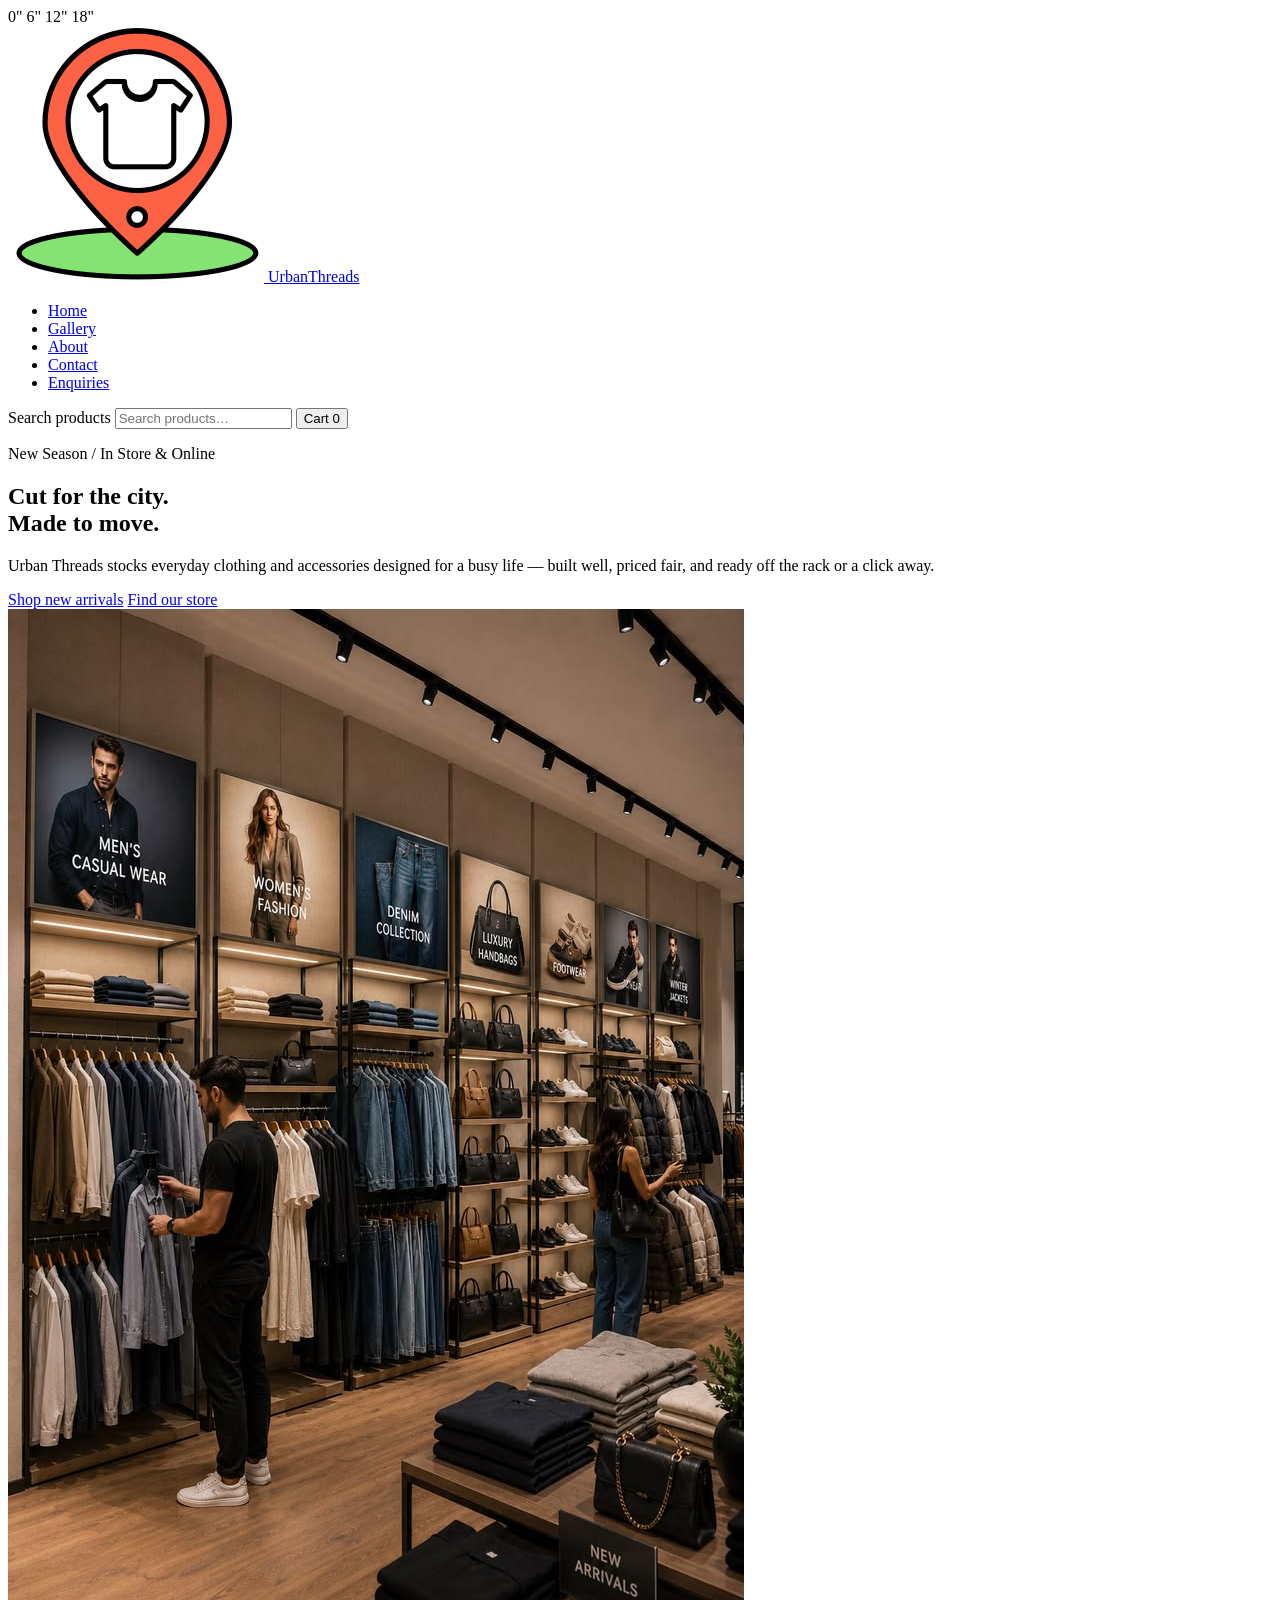
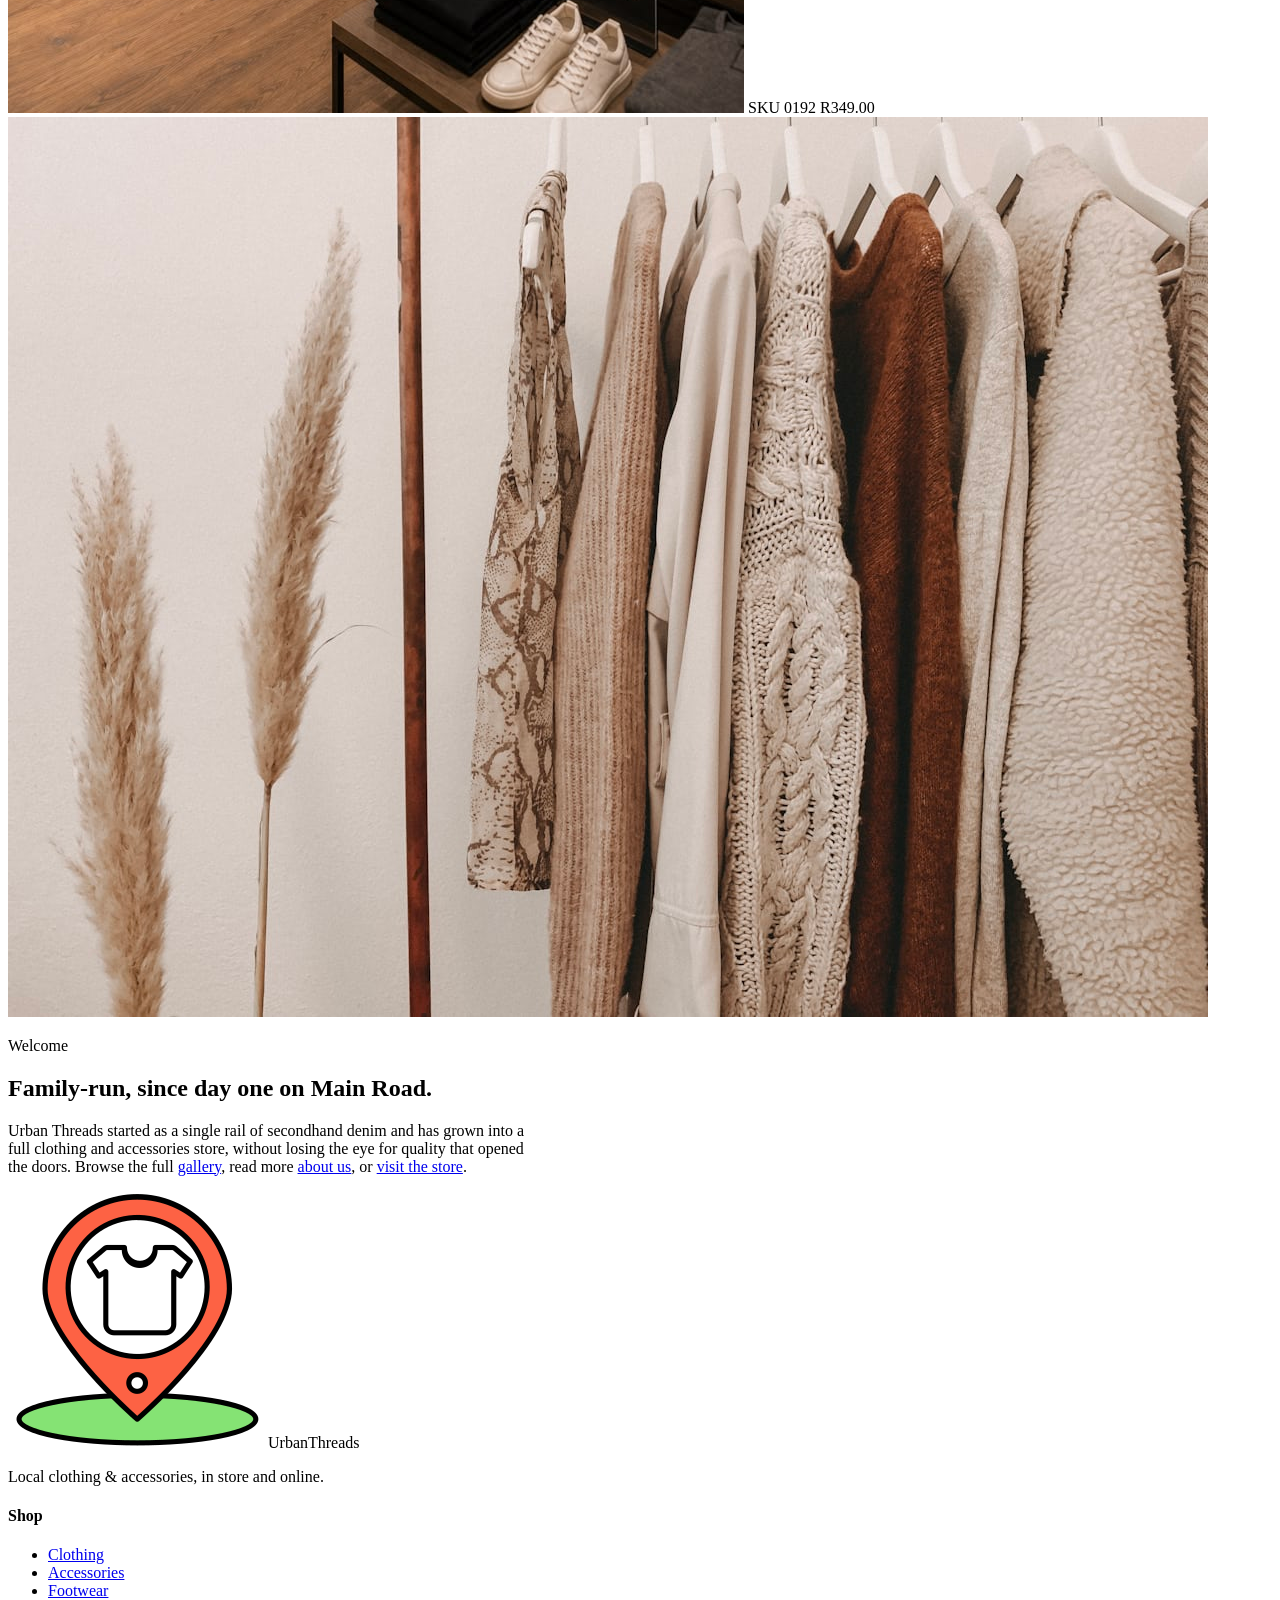
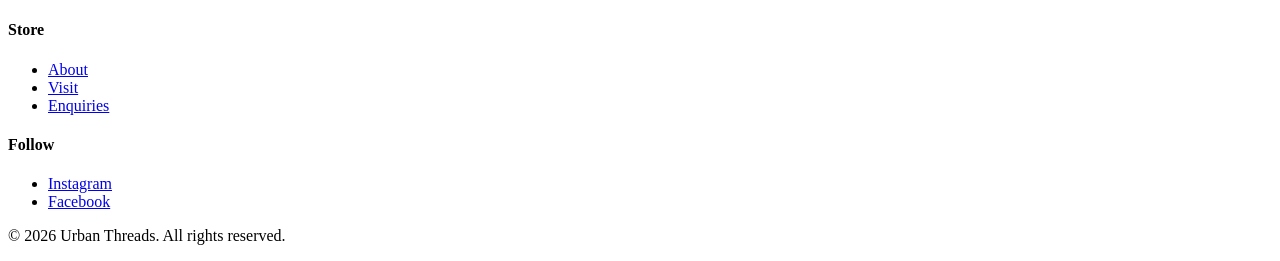
==== index.html @ 8c16b731 "docs: add README file" ====
<!DOCTYPE html>
<html lang="en">
<head>
  <meta charset="UTF-8">
  <meta name="viewport" content="width=device-width, initial-scale=1.0">
  <title>Urban Threads — Local Clothing & Accessories</title>
  <meta name="description" content="Urban Threads is a local clothing and accessories store. Shop new arrivals online or visit us in-store.">
  <link rel="preconnect" href="https://fonts.googleapis.com">
  <link href="https://fonts.googleapis.com/css2?family=Oswald:wght@500;600;700&family=Work+Sans:wght@400;500;600&family=Space+Mono:wght@400;700&display=swap" rel="stylesheet">
  <link rel="stylesheet" href="css/style.css">
</head>
<body>

  <!-- Signature element: a vertical "tape measure" rail that runs the length of the page,
       marking each section like inches on a tailor's tape. Ties the tailoring/thread
       theme of the store into the site's structure instead of a decorative flourish. -->
  <div class="tape-rail" aria-hidden="true">
    <span class="tape-mark" data-label="SHOP">0"</span>
    <span class="tape-mark" data-label="ABOUT">6"</span>
    <span class="tape-mark" data-label="VISIT">12"</span>
    <span class="tape-mark" data-label="ASK">18"</span>
  </div>

  <!-- ===== HEADER ===== -->
  <header class="site-header" id="top">
    <div class="header-inner">
      <a href="index.html" class="logo-link">
        <img class="logo-icon" src="images/logo-icon.png" alt="Urban Threads store icon">
        <span class="logo">Urban<span>Threads</span></span>
      </a>

      <nav class="main-nav" aria-label="Primary">
        <ul>
          <li><a href="index.html" class="is-active">Home</a></li>
          <li><a href="gallery.html">Gallery</a></li>
          <li><a href="about.html">About</a></li>
          <li><a href="contact.html">Contact</a></li>
          <li><a href="enquiries.html">Enquiries</a></li>
        </ul>
      </nav>

      <div class="header-actions">
        <label class="search-field">
          <span class="visually-hidden">Search products</span>
          <input type="search" placeholder="Search products…" name="q">
        </label>
        <button class="cart-btn" type="button" aria-label="View cart">
          Cart <span class="cart-count" id="cartCount">0</span>
        </button>
      </div>
    </div>
  </header>

  <main id="main-content">

    <!-- ===== HERO ===== -->
    <section class="hero" id="intro">
      <div class="hero-copy">
        <p class="eyebrow">New Season / In Store &amp; Online</p>
        <h1>Cut for the city.<br>Made to move.</h1>
        <p class="hero-sub">Urban Threads stocks everyday clothing and accessories designed
          for a busy life — built well, priced fair, and ready off the rack or a click away.</p>
        <div class="hero-actions">
          <a href="gallery.html" class="btn btn-primary">Shop new arrivals</a>
          <a href="contact.html" class="btn btn-ghost">Find our store</a>
        </div>
      </div>
      <div class="hero-tag" aria-hidden="true">
        <img class="hero-tag-img" src="images/products/Image1.jpg" alt="">
        <span class="tag-sku">SKU 0192</span>
        <span class="tag-price">R349.00</span>
      </div>
    </section>

    <!-- ===== STORE BANNER ===== -->
    <section class="store-banner">
      <img src="images/products/Image5.jpg" alt="Jackets hanging on a clothing rack in store">
    </section>

    <!-- ===== INTRO STRIP ===== -->
    <section class="shop" style="padding-top:0;">
      <div class="section-head">
        <p class="eyebrow">Welcome</p>
        <h2>Family-run, since day one on Main Road.</h2>
      </div>
      <p class="shop-note" style="border-top:none; padding-top:0; max-width:65ch;">
        Urban Threads started as a single rail of secondhand denim and has grown into a
        full clothing and accessories store, without losing the eye for quality that opened
        the doors. Browse the full <a href="gallery.html">gallery</a>, read more
        <a href="about.html">about us</a>, or <a href="contact.html">visit the store</a>.
      </p>
    </section>

  </main>

  <!-- ===== FOOTER ===== -->
  <footer class="site-footer">
    <div class="footer-inner">
      <div class="footer-brand">
        <p class="logo-link footer-logo">
          <img class="logo-icon" src="images/logo-icon.png" alt="Urban Threads store icon">
          <span class="logo">Urban<span>Threads</span></span>
        </p>
        <p>Local clothing &amp; accessories, in store and online.</p>
      </div>
      <div class="footer-cols">
        <div>
          <h4>Shop</h4>
          <ul>
            <li><a href="gallery.html">Clothing</a></li>
            <li><a href="gallery.html">Accessories</a></li>
            <li><a href="gallery.html">Footwear</a></li>
          </ul>
        </div>
        <div>
          <h4>Store</h4>
          <ul>
            <li><a href="about.html">About</a></li>
            <li><a href="contact.html">Visit</a></li>
            <li><a href="enquiries.html">Enquiries</a></li>
          </ul>
        </div>
        <div>
          <h4>Follow</h4>
          <ul>
            <li><a href="#">Instagram</a></li>
            <li><a href="#">Facebook</a></li>
          </ul>
        </div>
      </div>
    </div>
    <p class="footer-legal">&copy; 2026 Urban Threads. All rights reserved.</p>
  </footer>

  <script src="js/script.js"></script>
</body>
</html>
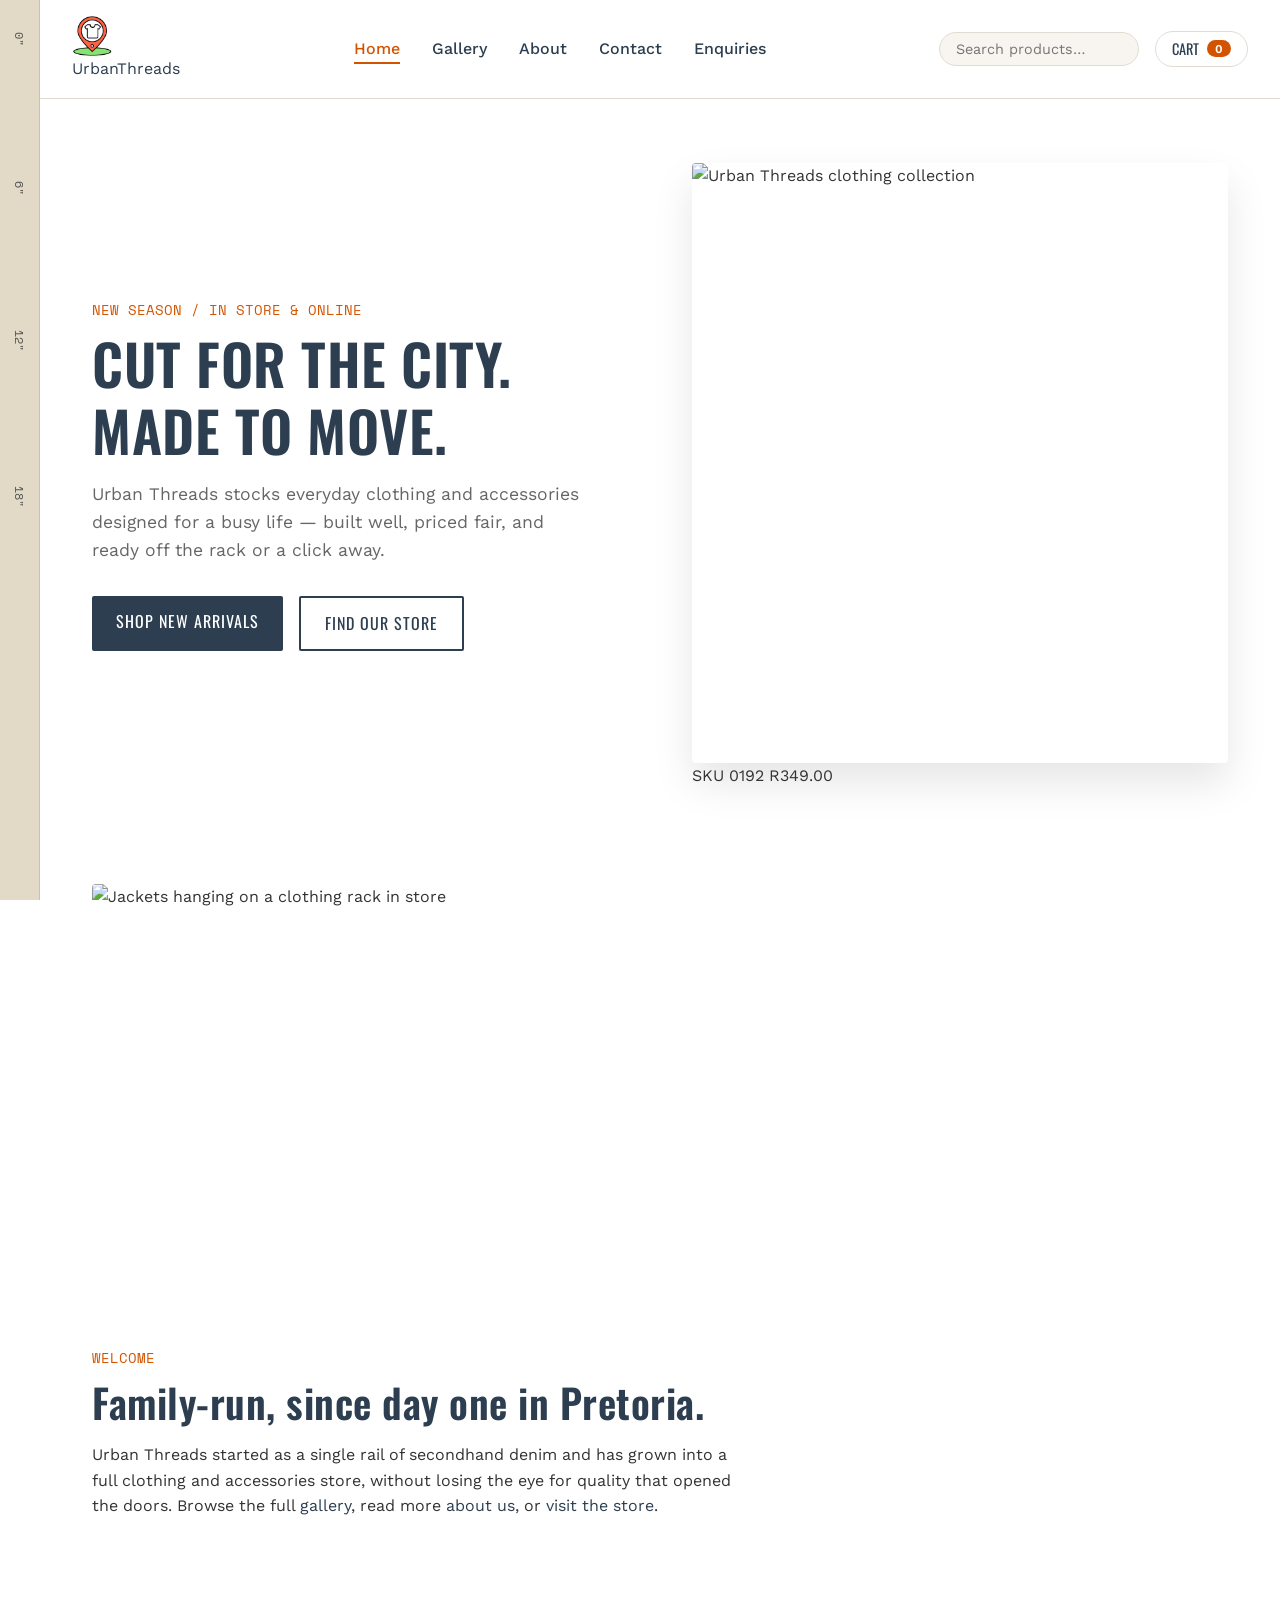
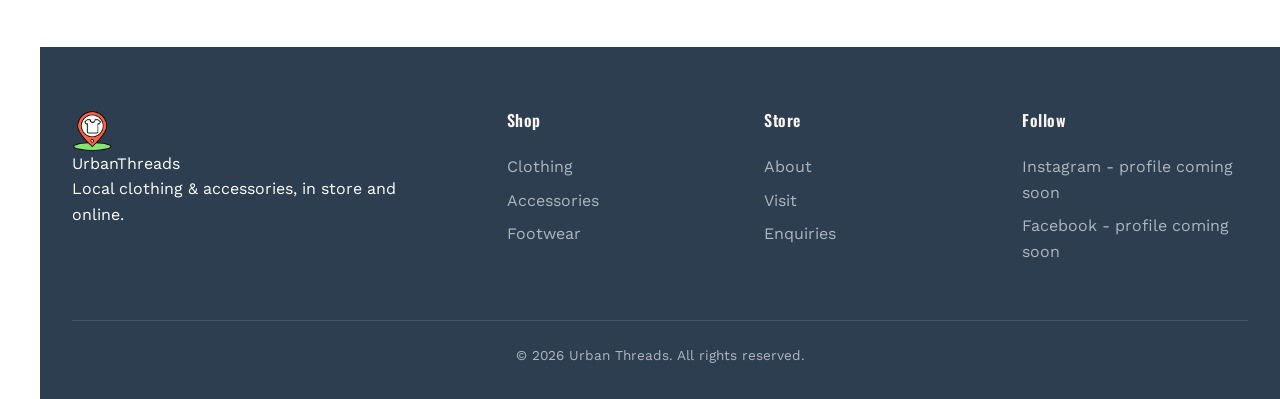
==== commit 76d100d9: "changed the pages to be dynamic and renamed some of the elements" ====
--- a/index.html
+++ b/index.html
@@ -4,10 +4,12 @@
   <meta charset="UTF-8">
   <meta name="viewport" content="width=device-width, initial-scale=1.0">
   <title>Urban Threads — Local Clothing & Accessories</title>
-  <meta name="description" content="Urban Threads is a local clothing and accessories store. Shop new arrivals online or visit us in-store.">
+	<meta name="keywords" content="Urban Threads, Pretoria clothing, boutique, fashion, local wear">
   <link rel="preconnect" href="https://fonts.googleapis.com">
   <link href="https://fonts.googleapis.com/css2?family=Oswald:wght@500;600;700&family=Work+Sans:wght@400;500;600&family=Space+Mono:wght@400;700&display=swap" rel="stylesheet">
   <link rel="stylesheet" href="css/style.css">
+	 <meta name="description" content="Discover Urban Threads, a family-run Pretoria boutique for local clothing, accessories and footwear. Browse the collection and plan your store visit.">
+  <link rel="canonical" href="https://splendorous-bienenstitch-e1a401.netlify.app/">
 </head>
 <body>
 
@@ -66,7 +68,7 @@
         </div>
       </div>
       <div class="hero-tag" aria-hidden="true">
-        <img class="hero-tag-img" src="images/products/Image1.jpg" alt="">
+				<img class="hero-tag-img" src="images/products/city-fashion-tag.jpg" alt="Urban Threads clothing collection">
         <span class="tag-sku">SKU 0192</span>
         <span class="tag-price">R349.00</span>
       </div>
@@ -74,14 +76,14 @@
 
     <!-- ===== STORE BANNER ===== -->
     <section class="store-banner">
-      <img src="images/products/Image5.jpg" alt="Jackets hanging on a clothing rack in store">
+			 <img src="images/products/clothing-rack.jpg" alt="Jackets hanging on a clothing rack in store">
     </section>
 
     <!-- ===== INTRO STRIP ===== -->
     <section class="shop" style="padding-top:0;">
       <div class="section-head">
         <p class="eyebrow">Welcome</p>
-        <h2>Family-run, since day one on Main Road.</h2>
+				<h2>Family-run, since day one in Pretoria.</h2>
       </div>
       <p class="shop-note" style="border-top:none; padding-top:0; max-width:65ch;">
         Urban Threads started as a single rail of secondhand denim and has grown into a
@@ -123,8 +125,8 @@
         <div>
           <h4>Follow</h4>
           <ul>
-            <li><a href="#">Instagram</a></li>
-            <li><a href="#">Facebook</a></li>
+            <li><a href="#">Instagram - profile coming soon</a></li>
+            <li><a href="#">Facebook - profile coming soon</a></li>
           </ul>
         </div>
       </div>
@@ -132,6 +134,6 @@
     <p class="footer-legal">&copy; 2026 Urban Threads. All rights reserved.</p>
   </footer>
 
-  <script src="js/script.js"></script>
+  <script defer src="js/script.js"></script>
 </body>
 </html>
--- a/css/style.css
+++ b/css/style.css
@@ -0,0 +1,864 @@
+*, *::before, *::after {
+  box-sizing: border-box;
+  margin: 0;
+  padding: 0;
+}
+
+:root {
+  --primary-color: #2c3e50;
+  --secondary-color: #f8f5f0;
+  --accent-color: #d35400;
+  --text-color: #333333;
+  --text-light: #666666;
+  --border-color: #e0dcd3;
+  --bg-color: #ffffff;
+
+  --font-base: 'Work Sans', sans-serif;
+  --font-heading: 'Oswald', sans-serif;
+  --font-mono: 'Space Mono', monospace;
+}
+
+body {
+  font-family: var(--font-base);
+  font-size: 1rem;
+  line-height: 1.6;
+  color: var(--text-color);
+  background-color: var(--bg-color);
+  padding-left: 40px;
+}
+
+/* Global Image Fixes */
+img {
+  max-width: 100%;
+  height: auto;
+  display: block;
+}
+
+.logo-icon {
+  height: 40px;
+  width: auto;
+  margin-right: 10px;
+  vertical-align: middle;
+}
+
+h1, h2, h3, h4 {
+  font-family: var(--font-heading);
+  font-weight: 600;
+  line-height: 1.2;
+  margin-bottom: 1rem;
+  letter-spacing: 0.5px;
+  color: var(--primary-color);
+}
+
+h1 { font-size: 3.5rem; text-transform: uppercase; }
+h2 { font-size: 2.5rem; }
+h3 { font-size: 1.25rem; text-transform: uppercase; }
+
+a {
+  color: var(--primary-color);
+  text-decoration: none;
+  transition: color 0.3s ease;
+}
+
+a:hover, a:focus {
+  color: var(--accent-color);
+}
+
+.eyebrow {
+  font-family: var(--font-mono);
+  font-size: 0.85rem;
+  color: var(--accent-color);
+  text-transform: uppercase;
+  margin-bottom: 0.5rem;
+}
+
+.site-header {
+  border-bottom: 1px solid var(--border-color);
+  padding: 1rem 2rem;
+  position: sticky;
+  top: 0;
+  background-color: rgba(255, 255, 255, 0.98);
+  z-index: 100;
+}
+
+.header-inner {
+  display: flex;
+  justify-content: space-between;
+  align-items: center;
+  max-width: 1200px;
+  margin: 0 auto;
+}
+
+.main-nav ul {
+  display: flex;
+  list-style: none;
+  gap: 2rem;
+}
+
+.main-nav a {
+  font-weight: 500;
+  padding-bottom: 0.25rem;
+}
+
+.main-nav a.is-active {
+  border-bottom: 2px solid var(--accent-color);
+  color: var(--accent-color);
+}
+
+.visually-hidden {
+  position: absolute;
+  width: 1px;
+  height: 1px;
+  padding: 0;
+  margin: -1px;
+  overflow: hidden;
+  clip: rect(0, 0, 0, 0);
+  white-space: nowrap;
+  border: 0;
+}
+
+.header-actions {
+  display: flex;
+  align-items: center;
+  gap: 1rem;
+}
+
+.search-field input {
+  padding: 0.5rem 1rem;
+  border: 1px solid var(--border-color);
+  border-radius: 20px;
+  font-family: var(--font-base);
+  font-size: 0.9rem;
+  background-color: var(--secondary-color);
+  transition: border-color 0.2s ease;
+  width: 200px;
+}
+
+.search-field input:focus {
+  outline: none;
+  border-color: var(--accent-color);
+}
+
+.cart-btn {
+  background-color: transparent;
+  border: 1px solid var(--border-color);
+  padding: 0.4rem 1rem;
+  border-radius: 20px;
+  font-family: var(--font-heading);
+  text-transform: uppercase;
+  font-size: 0.9rem;
+  color: var(--primary-color);
+  cursor: pointer;
+  display: flex;
+  align-items: center;
+  gap: 0.5rem;
+  transition: all 0.2s ease;
+}
+
+.cart-btn:hover {
+  background-color: var(--primary-color);
+  color: #fff;
+  border-color: var(--primary-color);
+}
+
+.cart-count {
+  background-color: var(--accent-color);
+  color: #fff;
+  border-radius: 50px;
+  padding: 0.1rem 0.5rem;
+  font-family: var(--font-base);
+  font-size: 0.75rem;
+  font-weight: 600;
+}
+
+#main-content {
+  max-width: 1200px;
+  margin: 0 auto;
+  padding: 0 2rem;
+}
+
+section {
+  padding: 4rem 0;
+}
+
+.hero {
+  display: flex;
+  align-items: center;
+  gap: 4rem;
+  min-height: 60vh;
+}
+
+.hero-copy {
+  flex: 1;
+}
+
+.hero-sub {
+  font-size: 1.1rem;
+  color: var(--text-light);
+  margin-bottom: 2rem;
+  max-width: 500px;
+}
+
+.hero-tag {
+  flex: 1;
+  position: relative;
+}
+
+.hero-tag img {
+  border-radius: 4px;
+  box-shadow: 0 20px 40px rgba(0,0,0,0.1);
+  object-fit: cover;
+  height: 600px;
+  width: 100%;
+}
+
+.hero-actions {
+  display: flex;
+  gap: 1rem;
+}
+
+.store-banner {
+  padding: 0;
+  margin: 2rem 0 4rem;
+}
+
+.store-banner img {
+  width: 100%;
+  height: 400px;
+  object-fit: cover;
+  border-radius: 4px;
+}
+
+.filter-bar {
+  display: flex;
+  gap: 1rem;
+  margin-bottom: 3rem;
+  flex-wrap: wrap;
+}
+
+.filter-chip {
+  background-color: transparent;
+  border: 1px solid var(--border-color);
+  padding: 0.5rem 1.5rem;
+  border-radius: 25px; /* Creates the pill shape */
+  font-family: var(--font-base);
+  font-size: 0.9rem;
+  color: var(--text-color);
+  cursor: pointer;
+  transition: all 0.2s ease;
+}
+
+.filter-chip:hover,
+.filter-chip.is-active {
+  background-color: var(--primary-color);
+  color: #fff;
+  border-color: var(--primary-color);
+}
+
+.product-grid {
+  display: grid;
+  grid-template-columns: repeat(auto-fit, minmax(260px, 1fr));
+  gap: 2rem;
+  list-style: none;
+  padding: 2rem 0;
+}
+
+.product-card {
+  border: 1px solid var(--border-color);
+  padding: 1rem;
+  background-color: var(--secondary-color);
+  border-radius: 4px;
+  transition: transform 0.3s ease, box-shadow 0.3s ease;
+  text-align: center;
+}
+
+.product-card:hover {
+  transform: translateY(-5px);
+  box-shadow: 0 12px 24px rgba(0,0,0,0.08);
+}
+
+.product-image {
+  margin-bottom: 1rem;
+  overflow: hidden;
+  border-radius: 2px;
+}
+
+.product-image img {
+  width: 100%;
+  aspect-ratio: 4/5;
+  object-fit: cover;
+}
+
+.product-cat {
+  font-family: var(--font-mono);
+  font-size: 0.75rem;
+  color: var(--text-light);
+}
+
+.product-price {
+  font-weight: 600;
+  color: var(--accent-color);
+  margin-bottom: 1rem;
+}
+
+/* Buttons */
+.btn {
+  display: inline-block;
+  padding: 0.8rem 1.5rem;
+  font-family: var(--font-heading);
+  text-transform: uppercase;
+  letter-spacing: 1px;
+  border: none;
+  border-radius: 2px;
+  cursor: pointer;
+  transition: all 0.2s ease;
+  text-align: center;
+}
+
+.btn-primary {
+  background-color: var(--primary-color);
+  color: #fff;
+}
+
+.btn-primary:hover {
+  background-color: var(--accent-color);
+  color: #fff;
+}
+
+.btn-ghost {
+  background-color: transparent;
+  color: var(--primary-color);
+  border: 2px solid var(--primary-color);
+}
+
+.btn-ghost:hover {
+  background-color: var(--primary-color);
+  color: #fff;
+}
+
+.btn-add {
+  width: 100%;
+  background-color: #fff;
+  color: var(--primary-color);
+  border: 1px solid var(--border-color);
+}
+
+.btn-add:hover {
+  border-color: var(--primary-color);
+}
+
+/* Tape Rail */
+.tape-rail {
+  position: fixed;
+  left: 0;
+  top: 0;
+  bottom: 0;
+  width: 40px;
+  background-color: #e2dac6;
+  border-right: 1px solid #ccc1ab;
+  display: flex;
+  flex-direction: column;
+  align-items: center;
+  padding-top: 2rem;
+  gap: 15vh;
+  z-index: 50;
+}
+
+.tape-mark {
+  font-family: var(--font-mono);
+  font-size: 0.75rem;
+  color: #555;
+  writing-mode: vertical-rl;
+  text-orientation: mixed;
+}
+
+/* Footer */
+.site-footer {
+  background-color: var(--primary-color);
+  color: #fff;
+  padding: 4rem 2rem 2rem;
+  margin-top: 4rem;
+}
+
+.footer-inner {
+  display: grid;
+  grid-template-columns: 1fr 2fr;
+  gap: 4rem;
+  max-width: 1200px;
+  margin: 0 auto;
+}
+
+.footer-cols {
+  display: grid;
+  grid-template-columns: repeat(3, 1fr);
+  gap: 2rem;
+}
+
+.footer-cols h4 {
+  color: var(--secondary-color);
+  margin-bottom: 1.5rem;
+}
+
+.footer-cols ul {
+  list-style: none;
+}
+
+.footer-cols li {
+  margin-bottom: 0.5rem;
+}
+
+.footer-cols a {
+  color: #aeb6bf;
+}
+
+.footer-cols a:hover {
+  color: #fff;
+}
+
+.footer-legal {
+  max-width: 1200px;
+  margin: 3rem auto 0;
+  padding-top: 1.5rem;
+  border-top: 1px solid rgba(255,255,255,0.1);
+  text-align: center;
+  font-size: 0.85rem;
+  color: #aeb6bf;
+}
+
+@media (max-width: 900px) {
+  .hero {
+    flex-direction: column;
+    text-align: center;
+    gap: 2rem;
+  }
+
+  .hero-sub {
+    margin: 0 auto 2rem;
+  }
+
+  .hero-actions {
+    justify-content: center;
+  }
+
+  .hero-tag img {
+    height: 400px;
+  }
+
+  .footer-inner {
+    grid-template-columns: 1fr;
+    text-align: center;
+  }
+
+  .footer-cols {
+    grid-template-columns: 1fr;
+  }
+}
+
+@media (max-width: 768px) {
+  body {
+    padding-left: 0;
+  }
+
+  .tape-rail {
+    display: none;
+  }
+
+  .header-inner {
+    flex-direction: column;
+    gap: 1.5rem;
+  }
+
+  .main-nav ul {
+    flex-wrap: wrap;
+    justify-content: center;
+    gap: 1rem;
+  }
+
+  h1 { font-size: 2.5rem; }
+  h2 { font-size: 2rem; }
+}
+
+.about {
+  display: grid;
+  grid-template-columns: 1fr 1fr;
+  gap: 4rem;
+  align-items: center;
+}
+
+.about-media img {
+  border-radius: 4px;
+  box-shadow: 0 20px 40px rgba(0,0,0,0.08);
+  width: 100%;
+  height: 600px;
+  object-fit: cover;
+}
+
+.about-stats {
+  grid-column: 1 / -1; /* Spans across the entire bottom of the grid */
+  display: flex;
+  justify-content: space-around;
+  margin-top: 2rem;
+  padding-top: 4rem;
+  border-top: 1px solid var(--border-color);
+}
+
+.about-stats div {
+  text-align: center;
+}
+
+.about-stats dt {
+  font-family: var(--font-mono);
+  font-size: 0.85rem;
+  color: var(--accent-color);
+  text-transform: uppercase;
+  letter-spacing: 1px;
+}
+
+.about-stats dd {
+  font-family: var(--font-heading);
+  font-size: 3.5rem;
+  color: var(--primary-color);
+  font-weight: 600;
+  line-height: 1.1;
+}
+
+.visit-grid {
+  display: grid;
+  grid-template-columns: repeat(auto-fit, minmax(300px, 1fr));
+  gap: 2rem;
+  margin-top: 2rem;
+}
+
+.visit-card {
+  background-color: var(--secondary-color);
+  padding: 2rem;
+  border-radius: 4px;
+  border: 1px solid var(--border-color);
+}
+
+.map-placeholder {
+  background-color: #e0dcd3;
+  height: 200px;
+  display: flex;
+  align-items: center;
+  justify-content: center;
+  font-family: var(--font-mono);
+  color: var(--text-light);
+  border-radius: 2px;
+}
+
+.enquiry-form, .newsletter-form {
+  max-width: 600px;
+  display: flex;
+  flex-direction: column;
+  gap: 1.5rem;
+  margin-top: 2rem;
+}
+
+.enquiry-form label {
+  display: flex;
+  flex-direction: column;
+  gap: 0.5rem;
+  font-weight: 500;
+  color: var(--primary-color);
+}
+
+.enquiry-form input,
+.enquiry-form textarea,
+.newsletter-form input {
+  padding: 0.8rem 1rem;
+  border: 1px solid var(--border-color);
+  border-radius: 2px;
+  font-family: var(--font-base);
+  font-size: 1rem;
+  background-color: var(--secondary-color);
+}
+
+.enquiry-form input:focus,
+.enquiry-form textarea:focus {
+  outline: none;
+  border-color: var(--accent-color);
+}
+
+.newsletter {
+  background-color: var(--secondary-color);
+  padding: 4rem;
+  border-radius: 4px;
+  text-align: center;
+  margin-top: 4rem;
+}
+
+.newsletter-form {
+  margin: 2rem auto 0;
+  flex-direction: row;
+}
+
+.newsletter-form input {
+  flex: 1;
+  background-color: #fff;
+}
+
+@media (max-width: 900px) {
+  .about {
+    grid-template-columns: 1fr;
+    text-align: center;
+    gap: 2rem;
+  }
+
+  .about-media img {
+    height: 400px;
+  }
+
+  .about-stats {
+    flex-direction: column;
+    gap: 3rem;
+  }
+
+  .newsletter-form {
+    flex-direction: column;
+  }
+}
+
+.enquiry-form {
+  display: flex;
+  flex-direction: column;
+  max-width: 600px;
+  gap: 1.5rem;
+  margin-top: 2rem;
+}
+
+.enquiry-form label {
+  display: flex;
+  flex-direction: column;
+  gap: 0.5rem;
+  font-weight: 500;
+  color: var(--primary-color);
+}
+
+.enquiry-form input,
+.enquiry-form textarea {
+  width: 100%;
+  padding: 0.8rem 1rem;
+  border: 1px solid var(--border-color);
+  border-radius: 2px;
+  font-family: var(--font-base);
+  font-size: 1rem;
+  background-color: var(--secondary-color);
+  transition: border-color 0.2s ease;
+}
+
+.newsletter-form input {
+  flex: 1;
+  padding: 0.8rem 1rem;
+  border: 1px solid var(--border-color);
+  border-radius: 2px;
+  font-family: var(--font-base);
+  font-size: 1rem;
+}
+
+.enquiry-form input:focus,
+.enquiry-form textarea:focus,
+.newsletter-form input:focus {
+  outline: none;
+  border-color: var(--accent-color);
+}
+
+.enquiry-form .btn {
+  align-self: flex-start; /* Stops the submit button from stretching to 100% width */
+  margin-top: 0.5rem;
+}
+
+.newsletter {
+  background-color: var(--secondary-color);
+  padding: 4rem 2rem;
+  border-radius: 4px;
+  text-align: center;
+  margin-top: 4rem;
+}
+
+.newsletter-form {
+  display: flex;
+  flex-direction: row;
+  max-width: 500px;
+  margin: 2rem auto 0;
+  gap: 1rem;
+}
+
+@media (max-width: 900px) {
+  .about {
+    grid-template-columns: 1fr;
+    text-align: center;
+    gap: 2rem;
+  }
+
+  .about-media img {
+    height: 400px;
+  }
+
+  .about-stats {
+    flex-direction: column;
+    gap: 3rem;
+  }
+
+  .newsletter-form {
+    flex-direction: column;
+  }
+
+  .enquiry-form .btn {
+    align-self: stretch;
+  }
+}
+
+
+/* Cart Drawer Styles */
+.cart-drawer {
+	display: none;
+	position: fixed;
+	z-index: 10000;
+	top: 0;
+	left: 0;
+	width: 100%;
+	height: 100%;
+	background-color: rgba(0, 0, 0, 0.6);
+	justify-content: flex-end;
+}
+
+.cart-drawer-content {
+	background: #ffffff;
+	width: 100%;
+	max-width: 400px;
+	height: 100%;
+	display: flex;
+	flex-direction: column;
+	box-shadow: -4px 0 15px rgba(0,0,0,0.2);
+	padding: 1.5rem;
+	box-sizing: border-box;
+}
+
+.cart-drawer-header {
+	display: flex;
+	justify-content: space-between;
+	align-items: center;
+	border-bottom: 1px solid #eee;
+	padding-bottom: 1rem;
+}
+
+.cart-close {
+	font-size: 28px;
+	cursor: pointer;
+	color: #333;
+}
+
+.cart-items-container {
+	flex: 1;
+	overflow-y: auto;
+	padding: 1rem 0;
+}
+
+.empty-cart-msg {
+	color: #777;
+	text-align: center;
+	margin-top: 2rem;
+}
+
+.cart-item-row {
+	display: flex;
+	align-items: center;
+	gap: 1rem;
+	margin-bottom: 1rem;
+	border-bottom: 1px solid #f5f5f5;
+	padding-bottom: 0.75rem;
+}
+
+.cart-item-img {
+	width: 50px;
+	height: 50px;
+	object-fit: cover;
+	border-radius: 4px;
+}
+
+.cart-item-details {
+	flex: 1;
+}
+
+.cart-item-details h4 {
+	font-size: 0.95rem;
+	margin: 0 0 4px 0;
+}
+
+.cart-item-details p {
+	font-size: 0.85rem;
+	color: #666;
+	margin: 0;
+}
+
+.cart-item-remove {
+	background: none;
+	border: none;
+	font-size: 20px;
+	color: #d9534f;
+	cursor: pointer;
+}
+
+.cart-drawer-footer {
+	border-top: 1px solid #eee;
+	padding-top: 1rem;
+}
+
+.cart-total {
+	font-size: 1.1rem;
+	font-weight: bold;
+	margin-bottom: 1rem;
+	display: flex;
+	justify-content: space-between;
+}
+
+.checkout-btn {
+	width: 100%;
+	padding: 0.75rem;
+	background-color: #111;
+	color: #fff;
+	border: none;
+	border-radius: 4px;
+	cursor: pointer;
+	font-weight: bold;
+}
+.checkout-btn:hover {
+	background-color: #333;
+}
+
+[hidden] { display: none !important; }
+:focus-visible { outline: 3px solid var(--accent-color); outline-offset: 4px; }
+.enquiry-form select, .sort-control select {
+  width: 100%; padding: .8rem 1rem; border: 1px solid var(--border-color);
+  background: var(--secondary-color); color: var(--text-color); font: inherit;
+}
+.sort-control { display: block; max-width: 280px; margin-bottom: 1rem; }
+.error-msg { color: #a32222; font-size: .875rem; }
+[aria-invalid="true"] { border-color: #a32222; }
+.form-status { max-width: 600px; overflow-wrap: anywhere; }
+button:disabled { opacity: .65; cursor: wait; }
+.faq details { border-bottom: 1px solid var(--border-color); padding: 1.2rem 0; max-width: 760px; }
+.faq summary { cursor: pointer; font-weight: 600; color: var(--primary-color); }
+.faq details p { padding-top: 1rem; }
+.image-trigger { border: 0; width: 100%; background: transparent; cursor: zoom-in; }
+.lightbox { border: 0; border-radius: 4px; margin: auto; padding: 1.5rem; background: var(--secondary-color); max-width: 92vw; max-height: 92vh; }
+.lightbox::backdrop { background: rgba(24,32,38,.85); }
+.lightbox-content { max-height: 70vh; max-width: 80vw; width: auto; margin: auto; object-fit: contain; }
+.lightbox-close { display: block; margin: 0 0 1rem auto; padding: .5rem 1rem; cursor: pointer; }
+.lightbox-caption { margin-top: 1rem; }
+.lightbox[open] { animation: reveal .2s ease-out; }
+@keyframes reveal { from { opacity: 0; transform: translateY(8px); } to { opacity: 1; transform: translateY(0); } }
+@media (max-width: 1100px) { .header-inner { flex-wrap: wrap; gap: 1rem; } }
+@media (max-width: 600px) {
+  .site-header, #main-content { padding-left: 1rem; padding-right: 1rem; }
+  .header-actions { flex-wrap: wrap; justify-content: center; }
+  .product-grid, .visit-grid { grid-template-columns: minmax(0,1fr); }
+  .visit-card { padding: 1rem; }
+  .hero-actions { flex-wrap: wrap; }
+  .hero-tag { width: 100%; }
+  h1 { font-size: 2.2rem; }
+}
+@media (prefers-reduced-motion: reduce) {
+  *, *::before, *::after { animation: none !important; transition: none !important; }
+}
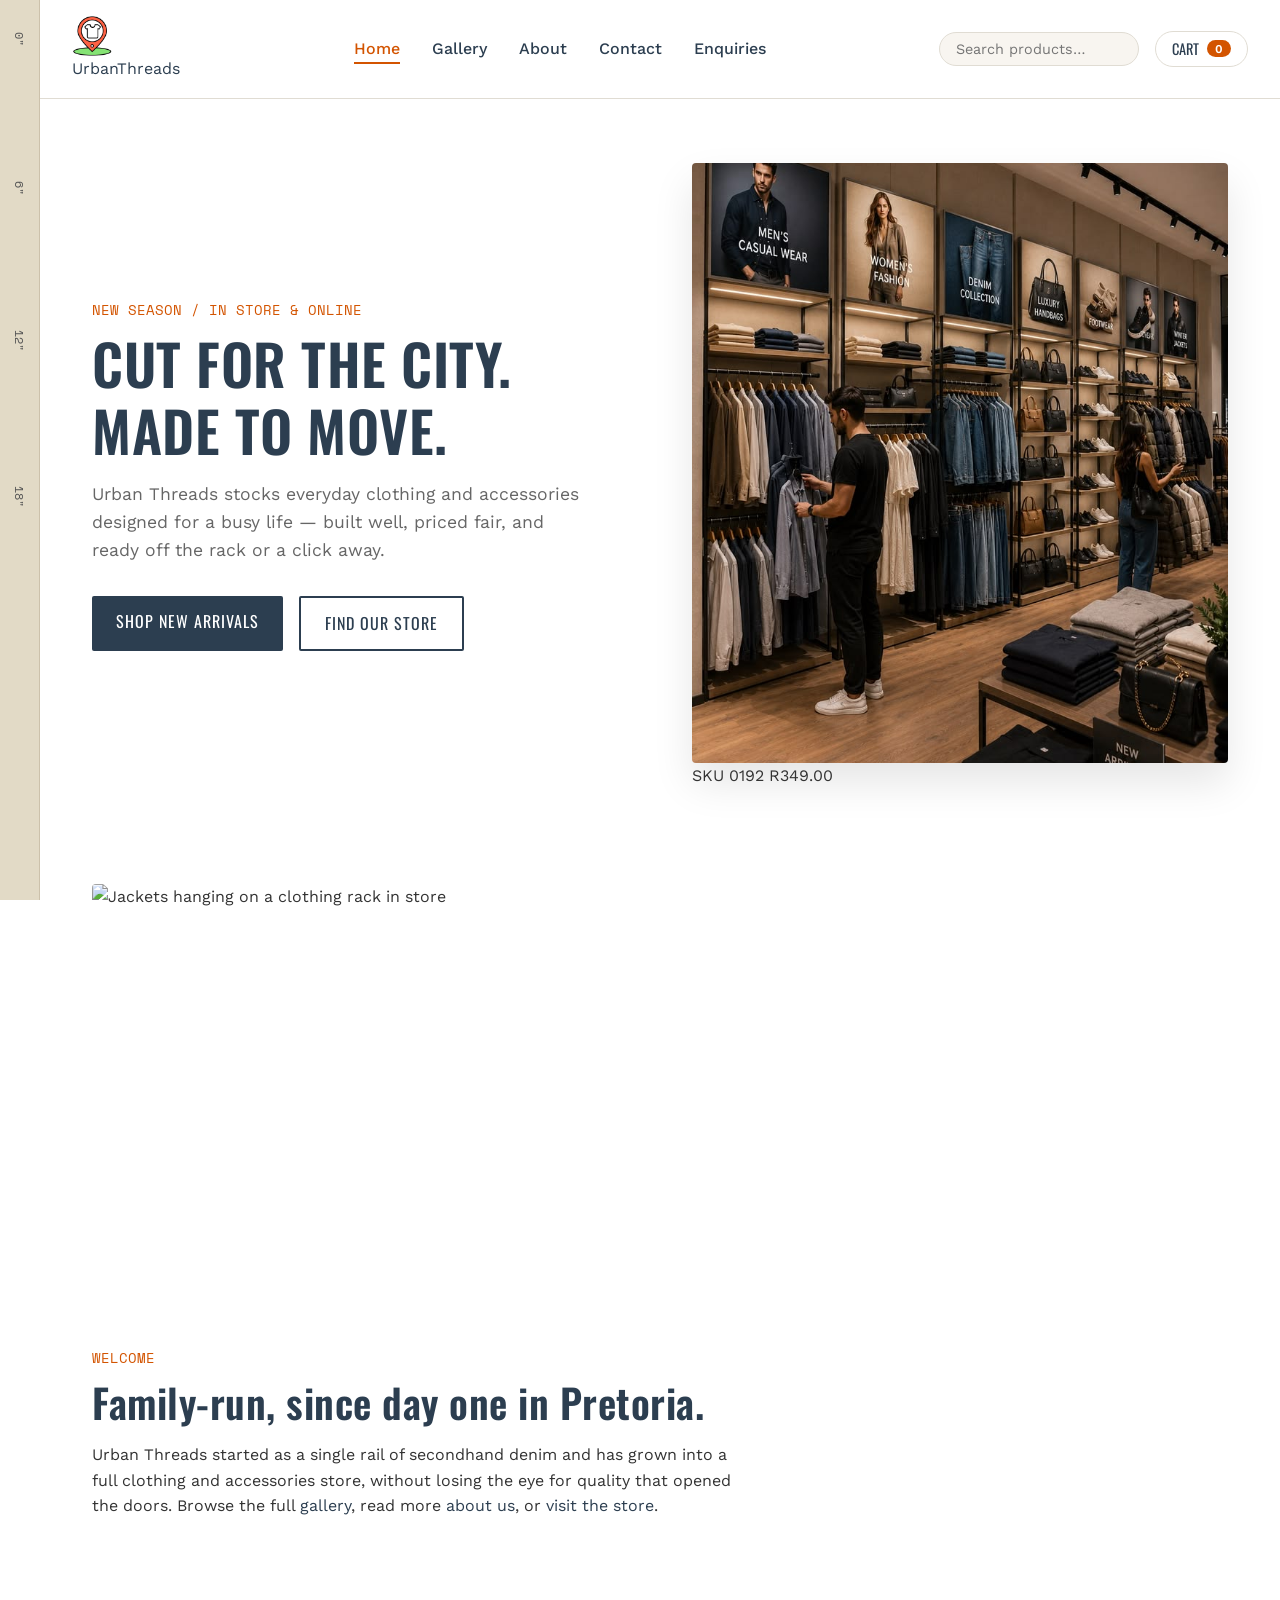
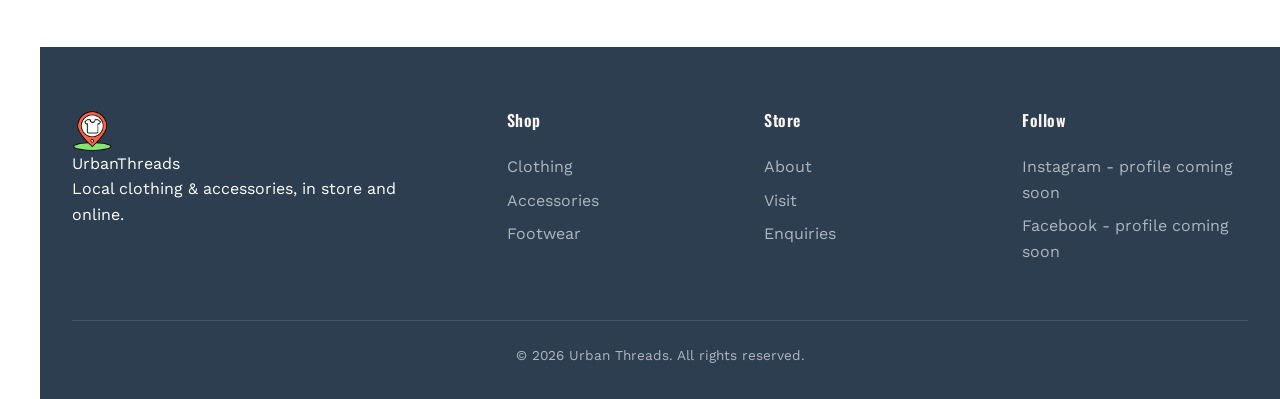
==== commit bd64f033: "had made mistakes about image paths" ====
--- a/index.html
+++ b/index.html
@@ -68,7 +68,7 @@
         </div>
       </div>
       <div class="hero-tag" aria-hidden="true">
-				<img class="hero-tag-img" src="images/products/city-fashion-tag.jpg" alt="Urban Threads clothing collection">
+				<img class="hero-tag-img" src="images/products/Image1.jpg" alt="Urban Threads clothing collection">
         <span class="tag-sku">SKU 0192</span>
         <span class="tag-price">R349.00</span>
       </div>
@@ -76,7 +76,7 @@
 
     <!-- ===== STORE BANNER ===== -->
     <section class="store-banner">
-			 <img src="images/products/clothing-rack.jpg" alt="Jackets hanging on a clothing rack in store">
+			 <img src="images/products/Image5" alt="Jackets hanging on a clothing rack in store">
     </section>
 
     <!-- ===== INTRO STRIP ===== -->
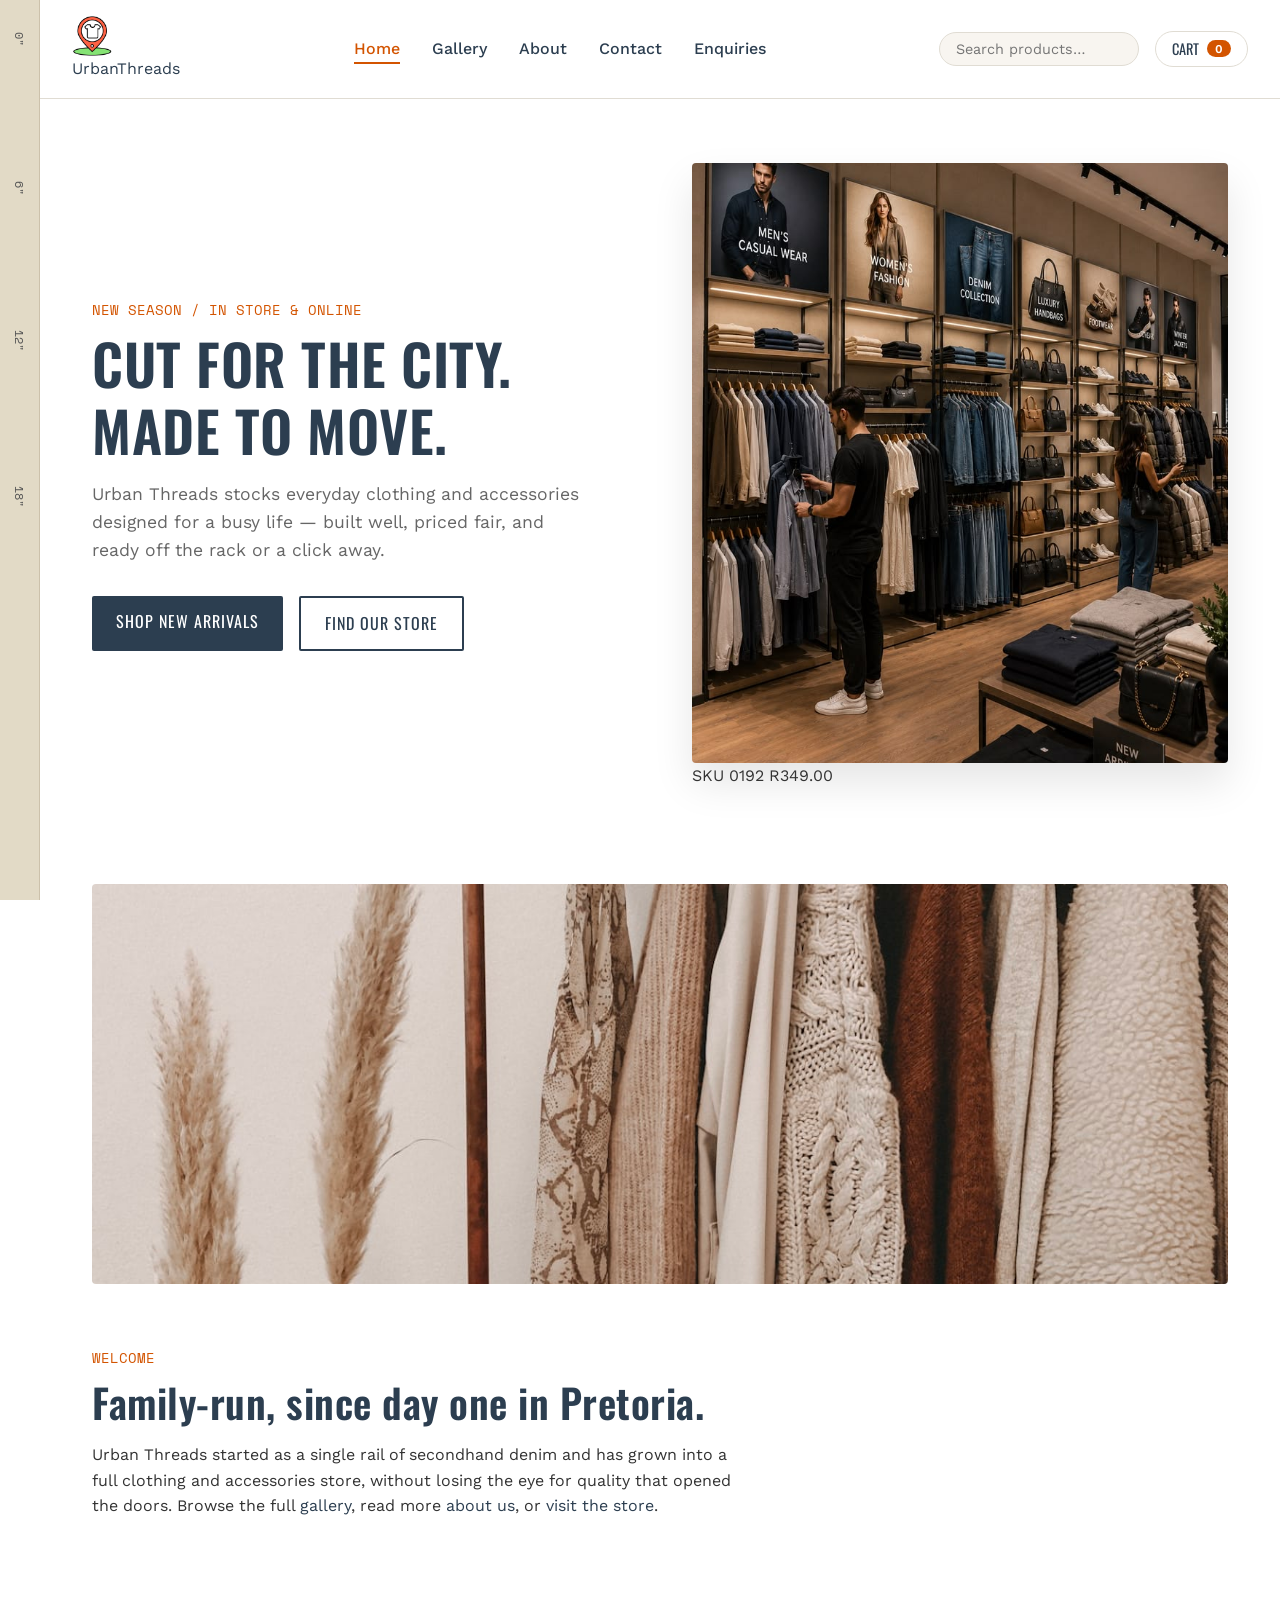
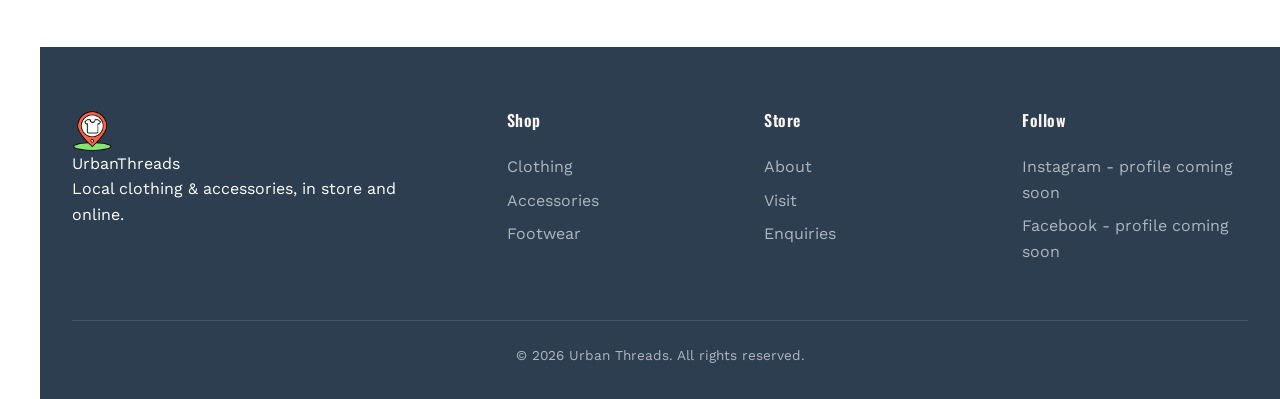
==== commit 7a74525c: "fix minor mistake" ====
--- a/index.html
+++ b/index.html
@@ -76,7 +76,7 @@
 
     <!-- ===== STORE BANNER ===== -->
     <section class="store-banner">
-			 <img src="images/products/Image5" alt="Jackets hanging on a clothing rack in store">
+			 <img src="images/products/Image5.jpg" alt="Jackets hanging on a clothing rack in store">
     </section>
 
     <!-- ===== INTRO STRIP ===== -->
